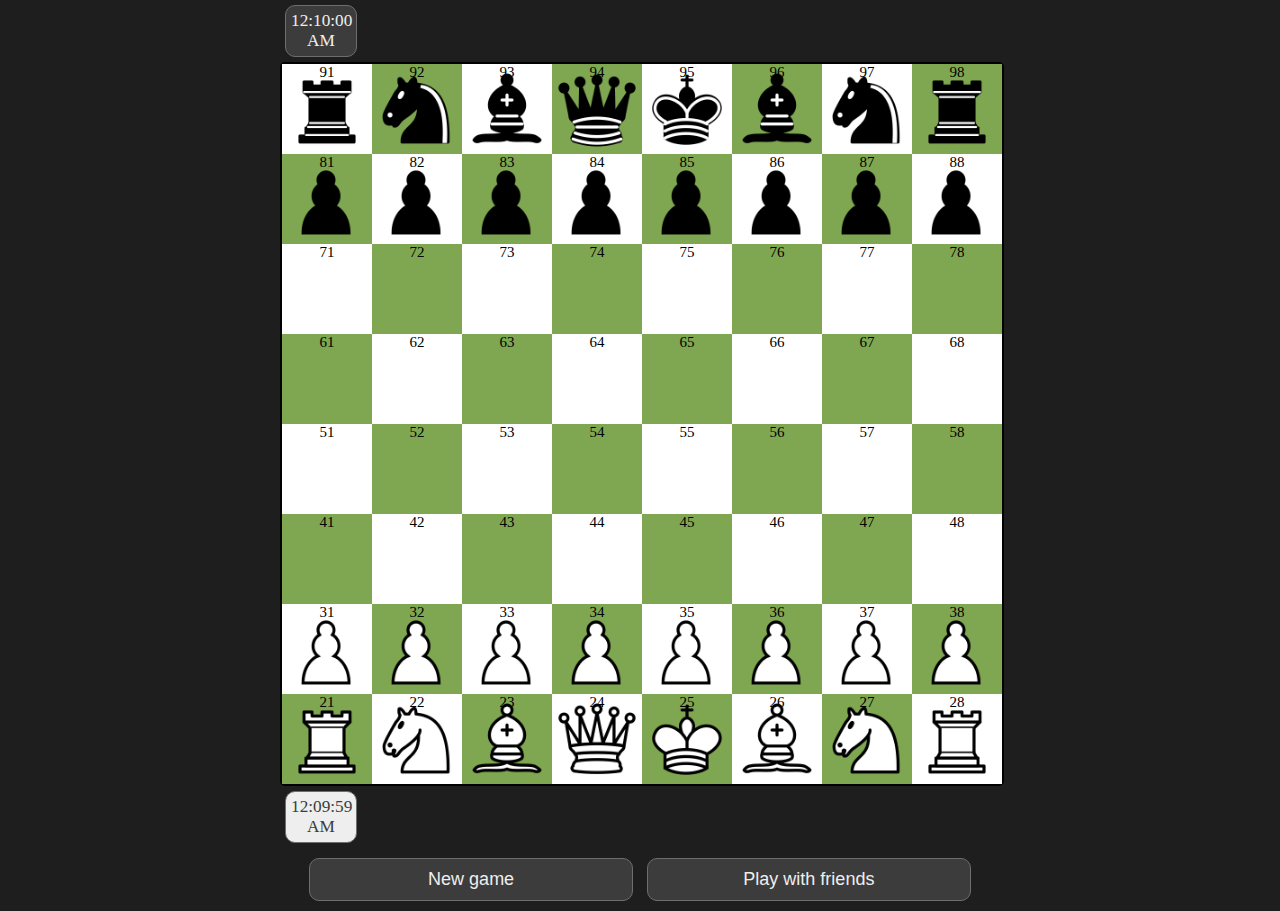
==== static/index.html @ e12f6ba2 "Reordered dir strucure" ====
<!DOCTYPE html>
<html lang="en">
<head>
  <meta charset="UTF-8">
  <meta http-equiv="X-UA-Compatible" content="IE=edge">
  <meta name="viewport" content="width=device-width, initial-scale=1.0">
  <title>Chess</title>

  <link rel="stylesheet" href="assets/styles.css">
  <link rel="stylesheet" href="assets/board.css">

</head>
<body>
  <div class="container">
    <!-- Black timer   -->
    <div id="black-timer" class="timer timer-stop">11:11</div>

    <!-- Chess board -->
    <div id="board" class="board"></div>

    <!-- White timer   -->
    <div id="white-timer" class="timer">10:00</div>

    <!-- Chess board buttons -->
    <div>
      <button id="new-game" type="button" class="btn btn-primary" onclick="newGame()">New game</button>
      <button id="invitation-link" type="button" onclick="copyInivitationLink()" class="btn btn-primary">Play with friends</button>
    </div>
  </div>

  <!-- Scripts -->
  <script src="scripts/constants.js"></script>
  <script src="scripts/utils.js"></script>
  <script src="scripts/Piece.js"></script>
  <script src="scripts/Board.js"></script>
  <script src="scripts/Timer.js"></script>
  <script src="scripts/ChessWS.js"></script>
  <script src="scripts/Game.js"></script>
  <script src="scripts/index.js"></script>
</body>
</html>
---- static/assets/styles.css ----
* {
  margin: 0;
  padding: 0;
  border: none;
  font-size: 15px;
}

body {
  width: 100%;
  height: 100%;
  text-align: center;
  align-items: center;
  vertical-align: center;
  background-color: rgb(30, 30, 30);
}

.container {
  width: 80vmin;
  height: 100%;
  margin: auto;
}

.btn {
  width: 45%;
  font-size: 1.2em;
  padding: 10px;
  margin: 10px 5px;
  border-radius: 10px;
  border: 1px solid rgb(110, 110, 110);
  background-color: rgb(70, 70, 70);
}

.btn.btn-primary {
  background-color: rgb(60, 60, 60);
  color: #EEE
}

.timer {
  font-size: 1.15em;
  width: 60px;
  text-align: center;
  margin: 5px;
  padding: 5px;
  border-radius: 10px;
  border: 1px solid rgb(110, 110, 110);
  background-color: #EEE;
  color: rgb(60, 60, 60);
}

.timer.timer-stop {
  background-color: rgb(60, 60, 60);
  color: #EEE;
}
---- static/assets/board.css ----
.board {
  margin: auto;
  border: 2px solid #000;
  border-radius: 5px;
  width: 80vmin;
  height: 80vmin;
  display: flex;
  flex-wrap: wrap;
}

.board-cell {
  width: 10vmin;
  height: 10vmin;
  position: relative;
  align-items: center;
  justify-content: center;
}

.board-cell > img {
  width: 100%;
  height: 100%;
}

.board-cell.legal-move{
  background-repeat: no-repeat;
  background-size: 50% 50%;
  background-position: center;
  background-image: url('legal-move.png')!important;
}

.board-cell.white {
  background-color: #fff;
}

.board-cell.black {
  background-color: #7fa650;
}

.board-cell.empty-space {
  background-image: none;
}

/*white pieces*/
.board-cell.white-pawn {
  background-repeat: no-repeat;
  background-size: 100% 100%;
  background-image: url('pieces/white/white-pawn.png');
}

.board-cell.white-rook {
  background-repeat: no-repeat;
  background-size: 100% 100%;
  background-image: url('pieces/white/white-rook.png');
}

.board-cell.white-knight {
  background-repeat: no-repeat;
  background-size: 100% 100%;
  background-image: url('pieces/white/white-knight.png');
}

.board-cell.white-bishop {
  background-repeat: no-repeat;
  background-size: 100% 100%;
  background-image: url('pieces/white/white-bishop.png');
}

.board-cell.white-king {
  background-repeat: no-repeat;
  background-size: 100% 100%;
  background-image: url('pieces/white/white-king.png');
}

.board-cell.white-queen {
  background-repeat: no-repeat;
  background-size: 100% 100%;
  background-image: url('pieces/white/white-queen.png');
}

/*black pieces*/
.board-cell.black-pawn {
  background-repeat: no-repeat;
  background-size: 100% 100%;
  background-image: url('pieces/black/black-pawn.png');
}

.board-cell.black-rook {
  background-repeat: no-repeat;
  background-size: 100% 100%;
  background-image: url('pieces/black/black-rook.png');
}

.board-cell.black-knight {
  background-repeat: no-repeat;
  background-size: 100% 100%;
  background-image: url('pieces/black/black-knight.png');
}

.board-cell.black-bishop {
  background-repeat: no-repeat;
  background-size: 100% 100%;
  background-image: url('pieces/black/black-bishop.png');
}

.board-cell.black-king {
  background-repeat: no-repeat;
  background-size: 100% 100%;
  background-image: url('pieces/black/black-king.png');
}

.board-cell.black-queen {
  background-repeat: no-repeat;
  background-size: 100% 100%;
  background-image: url('pieces/black/black-queen.png');
}
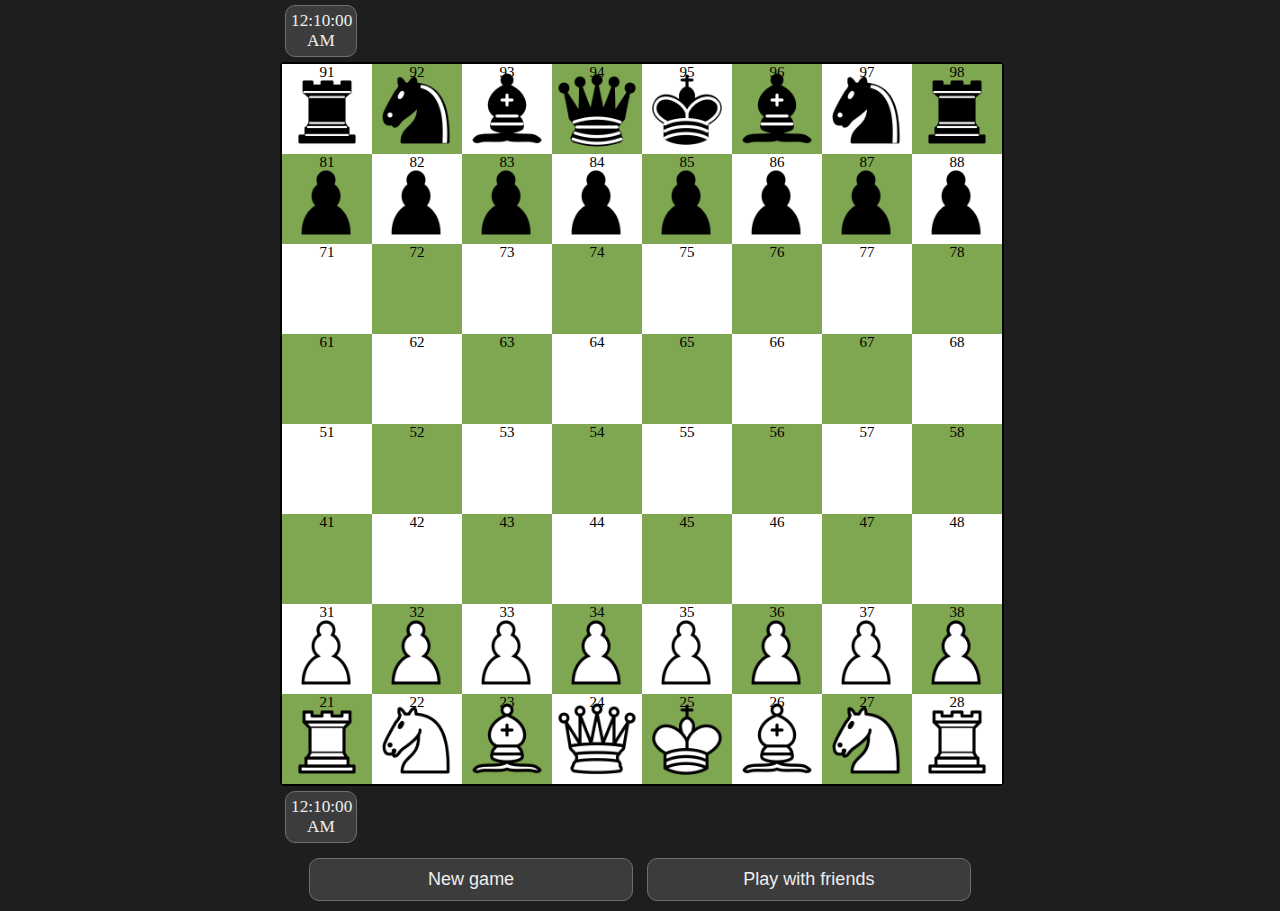
==== commit 09adb25c: "Timers are now next to its color pieces" ====
--- a/static/index.html
+++ b/static/index.html
@@ -13,13 +13,13 @@
 <body>
   <div class="container">
     <!-- Black timer   -->
-    <div id="black-timer" class="timer timer-stop">11:11</div>
+    <div id="up-timer" class="timer timer-stop">10:00</div>
 
     <!-- Chess board -->
     <div id="board" class="board"></div>
 
     <!-- White timer   -->
-    <div id="white-timer" class="timer">10:00</div>
+    <div id="down-timer" class="timer timer-stop">10:00</div>
 
     <!-- Chess board buttons -->
     <div>
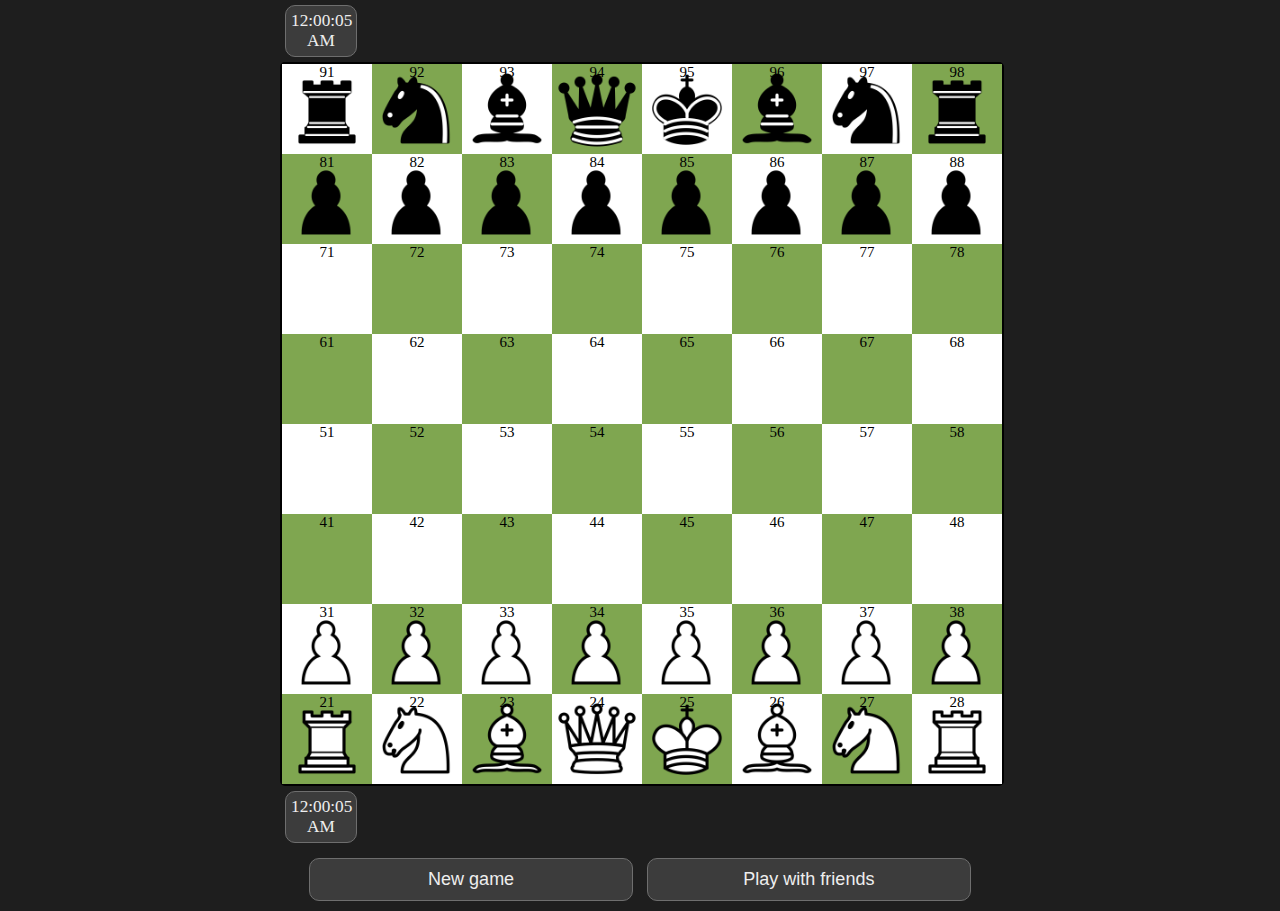
==== commit 2474b25a: "Implemented modal to display a message when the game ends" ====
--- a/static/index.html
+++ b/static/index.html
@@ -8,10 +8,20 @@
 
   <link rel="stylesheet" href="assets/styles.css">
   <link rel="stylesheet" href="assets/board.css">
+  <link rel="stylesheet" href="assets/modal.css">
 
 </head>
 <body>
   <div class="container">
+    <!-- Modal -->
+    <div id="modal" class="modal">
+      <div class="modal-content">
+        <span id="close-modal" class="close" onclick="hideModal()">&times;</span>
+        <p id="modal-title" class="modal-title">You win</p>
+        <p id="modal-body" class="modal-body">You win because of time</p>
+      </div>
+    </div>
+
     <!-- Black timer   -->
     <div id="up-timer" class="timer timer-stop">10:00</div>
 
--- a/static/assets/styles.css
+++ b/static/assets/styles.css
@@ -27,7 +27,6 @@
   margin: 10px 5px;
   border-radius: 10px;
   border: 1px solid rgb(110, 110, 110);
-  background-color: rgb(70, 70, 70);
 }
 
 .btn.btn-primary {
--- a/static/assets/modal.css
+++ b/static/assets/modal.css
@@ -0,0 +1,71 @@
+.modal {
+  display: none;
+  position: fixed;
+  left: 0;
+  top: 0;
+  overflow: auto;
+  width: 100%;
+  height: 100%;
+  z-index: 1;
+  padding: 0;
+  background-color: rgba(30, 30, 30, 0.5);
+}
+
+.modal-content {
+  position: relative;
+  width: auto;
+  height: auto;
+  max-width: 500px;
+  max-height: 500px;
+  margin: 32.5vmin auto;
+  padding: 20px;
+  background-color: rgb(60, 60, 60);
+  border-radius: 10px;
+  border: 1px solid rgb(110, 110, 110);
+  color: #EEE;
+  display: flex;
+  flex-wrap: wrap;
+}
+
+.modal-title {
+  position: relative;
+  width: 100%;
+  height: min-content;
+  padding: 10px 0px;
+  margin: 0px auto;
+  margin-top: -40px;
+  font-weight: bold;
+  font-size: 3.5em;
+  border-bottom: 1px solid #EEE;
+}
+
+.modal-body {
+  width: 100%;
+  height: auto;
+  margin: 0 auto;
+  padding: 20px 10px;
+  font-size: 2.2em;
+}
+
+.close {
+  z-index: 2;
+  width: 38px;
+  height: 38px;
+  font-size: 38px;
+  margin: 0;
+  margin-left: auto;
+  margin-right: -15px;
+  margin-top: -15px;
+  text-decoration: none;
+  float: right;
+  padding: 6px;
+  font-weight: 900;
+  border-radius: 5px;
+}
+
+.close:hover, .close:focus {
+  background-color: #EEE;
+  border: 5px;
+  color: rgb(60, 60, 60);
+  cursor: pointer;
+}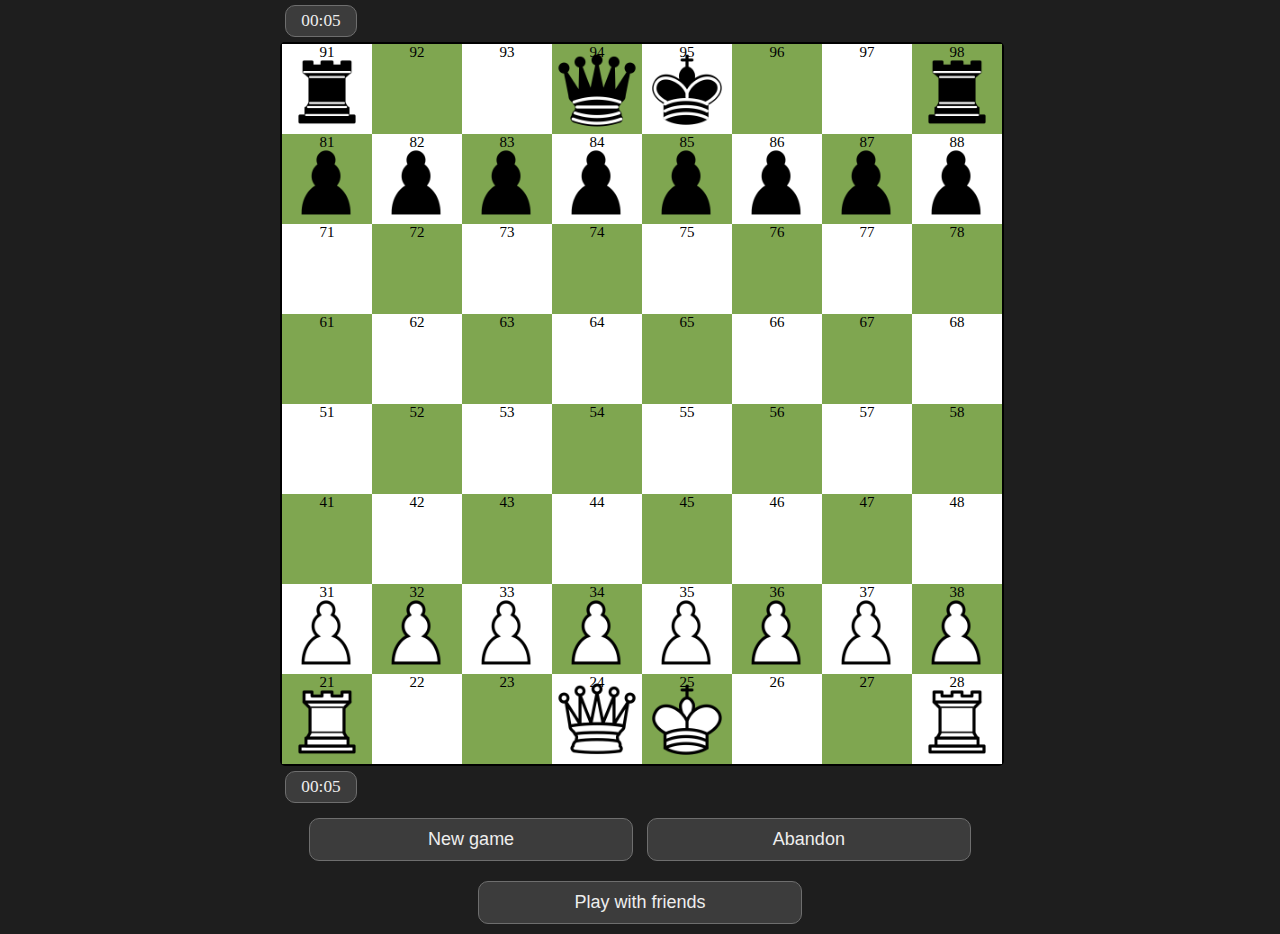
==== commit 000d8e86: "Implemented abandon button, abandon backend and timeout backend" ====
--- a/static/index.html
+++ b/static/index.html
@@ -34,6 +34,7 @@
     <!-- Chess board buttons -->
     <div>
       <button id="new-game" type="button" class="btn btn-primary" onclick="newGame()">New game</button>
+      <button id="abandon-game" type="button" class="btn btn-primary" onclick="abandonGame()">Abandon</button>
       <button id="invitation-link" type="button" onclick="copyInivitationLink()" class="btn btn-primary">Play with friends</button>
     </div>
   </div>
--- a/static/assets/board.css
+++ b/static/assets/board.css
@@ -22,10 +22,15 @@
 }
 
 .board-cell.legal-move{
-  background-repeat: no-repeat;
-  background-size: 50% 50%;
-  background-position: center;
-  background-image: url('legal-move.png')!important;
+  content: url('legal-move.png')!important;
+}
+
+.board-cell.white.last-move {
+  background-color: rgb(255, 255, 0);
+}
+
+.board-cell.black.last-move {
+  background-color: rgb(255, 255, 0);
 }
 
 .board-cell.white {
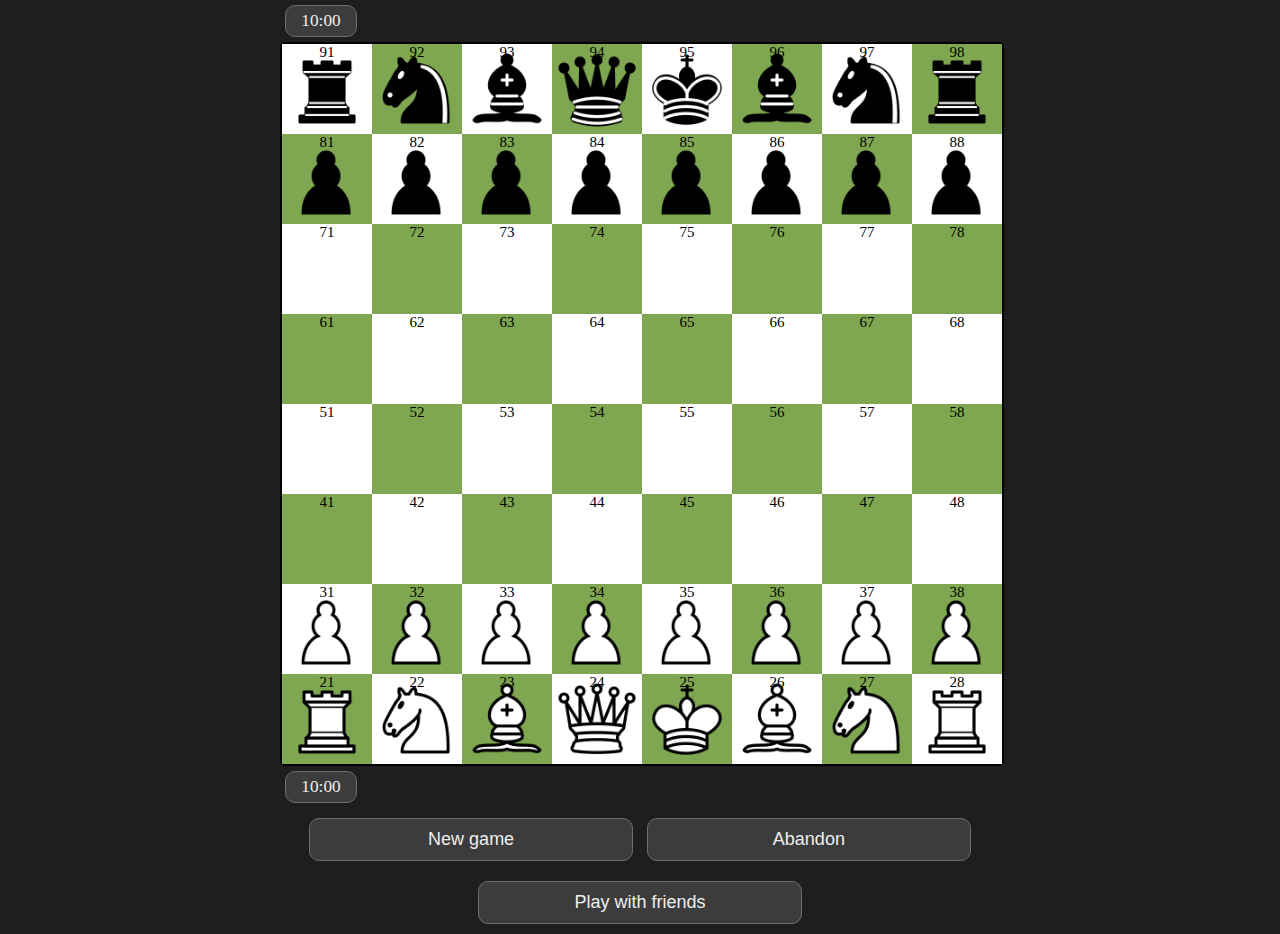
==== commit f252eac5: "Rename file ChessWS.js to MessageWS.js and remove console.logs" ====
--- a/static/index.html
+++ b/static/index.html
@@ -45,7 +45,7 @@
   <script src="scripts/Piece.js"></script>
   <script src="scripts/Board.js"></script>
   <script src="scripts/Timer.js"></script>
-  <script src="scripts/ChessWS.js"></script>
+  <script src="scripts/MessageWS.js"></script>
   <script src="scripts/Game.js"></script>
   <script src="scripts/index.js"></script>
 </body>
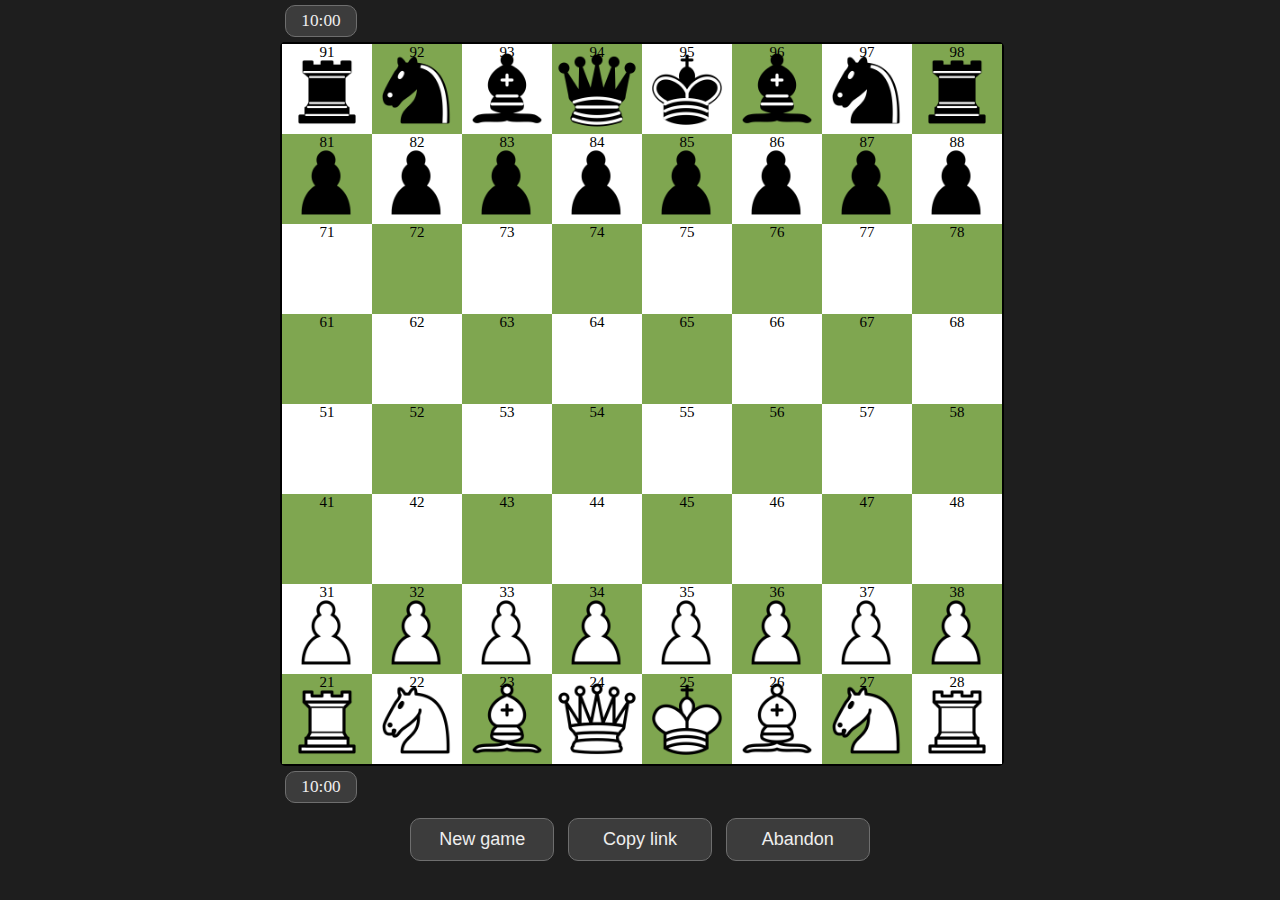
==== commit b5694213: "changed some front style" ====
--- a/static/index.html
+++ b/static/index.html
@@ -34,8 +34,8 @@
     <!-- Chess board buttons -->
     <div>
       <button id="new-game" type="button" class="btn btn-primary" onclick="newGame()">New game</button>
+      <button id="invitation-link" type="button" onclick="copyInivitationLink()" class="btn btn-primary">Copy link</button>
       <button id="abandon-game" type="button" class="btn btn-primary" onclick="abandonGame()">Abandon</button>
-      <button id="invitation-link" type="button" onclick="copyInivitationLink()" class="btn btn-primary">Play with friends</button>
     </div>
   </div>
 
--- a/static/assets/styles.css
+++ b/static/assets/styles.css
@@ -21,7 +21,7 @@
 }
 
 .btn {
-  width: 45%;
+  width: 20%;
   font-size: 1.2em;
   padding: 10px;
   margin: 10px 5px;
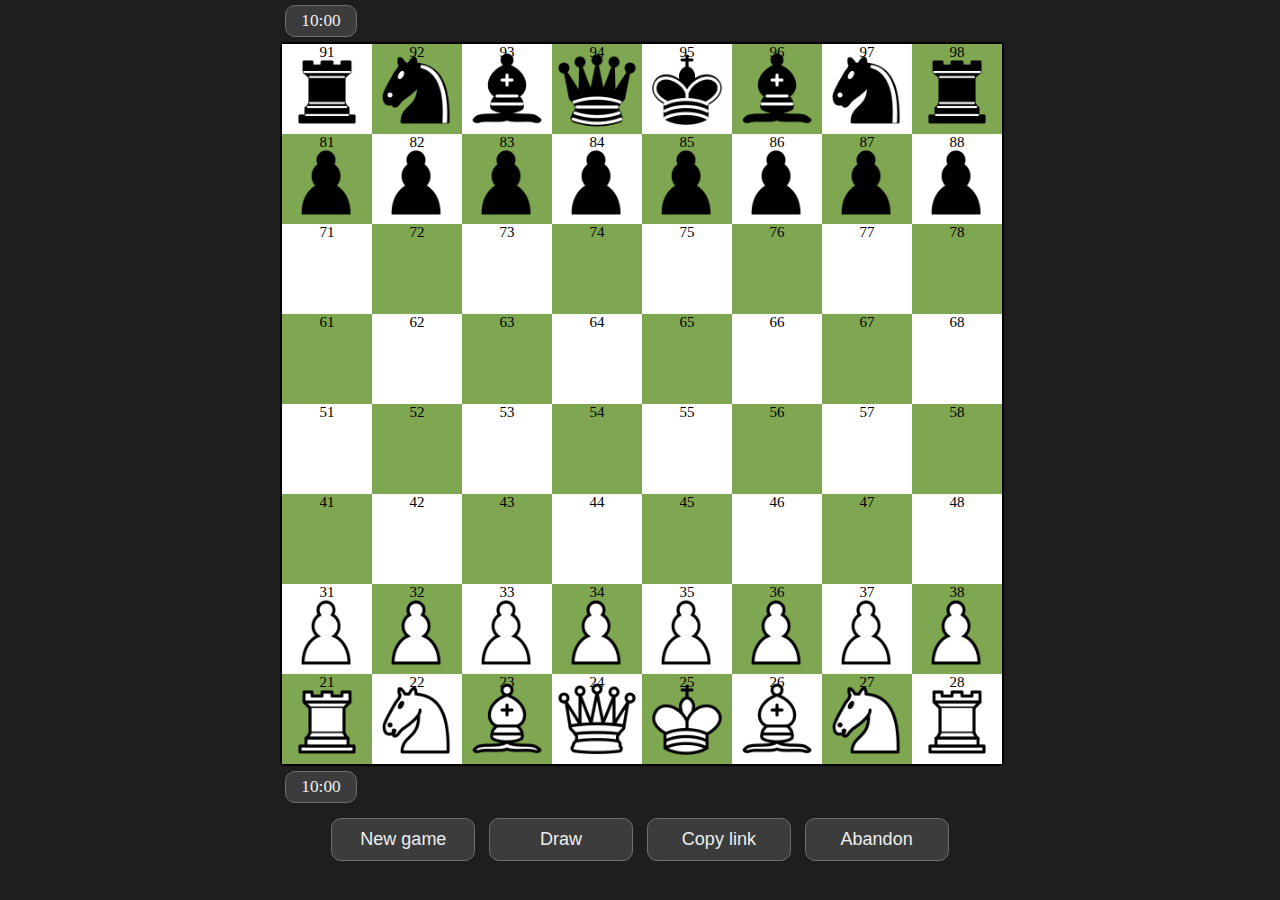
==== commit 7d9e57fb: "Draw offer, draw accept and draw decline btns and backend" ====
--- a/static/index.html
+++ b/static/index.html
@@ -33,7 +33,10 @@
 
     <!-- Chess board buttons -->
     <div>
+      <button id="accept-draw" type="button" class="btn btn-primary" onclick="acceptDraw()" hidden>Accept draw</button>
+      <button id="decline-draw" type="button" class="btn btn-primary" onclick="declineDraw()" hidden>Decline draw</button>
       <button id="new-game" type="button" class="btn btn-primary" onclick="newGame()">New game</button>
+      <button id="offer-draw" type="button" class="btn btn-primary" onclick="offerDraw()">Draw</button>
       <button id="invitation-link" type="button" onclick="copyInivitationLink()" class="btn btn-primary">Copy link</button>
       <button id="abandon-game" type="button" class="btn btn-primary" onclick="abandonGame()">Abandon</button>
     </div>
